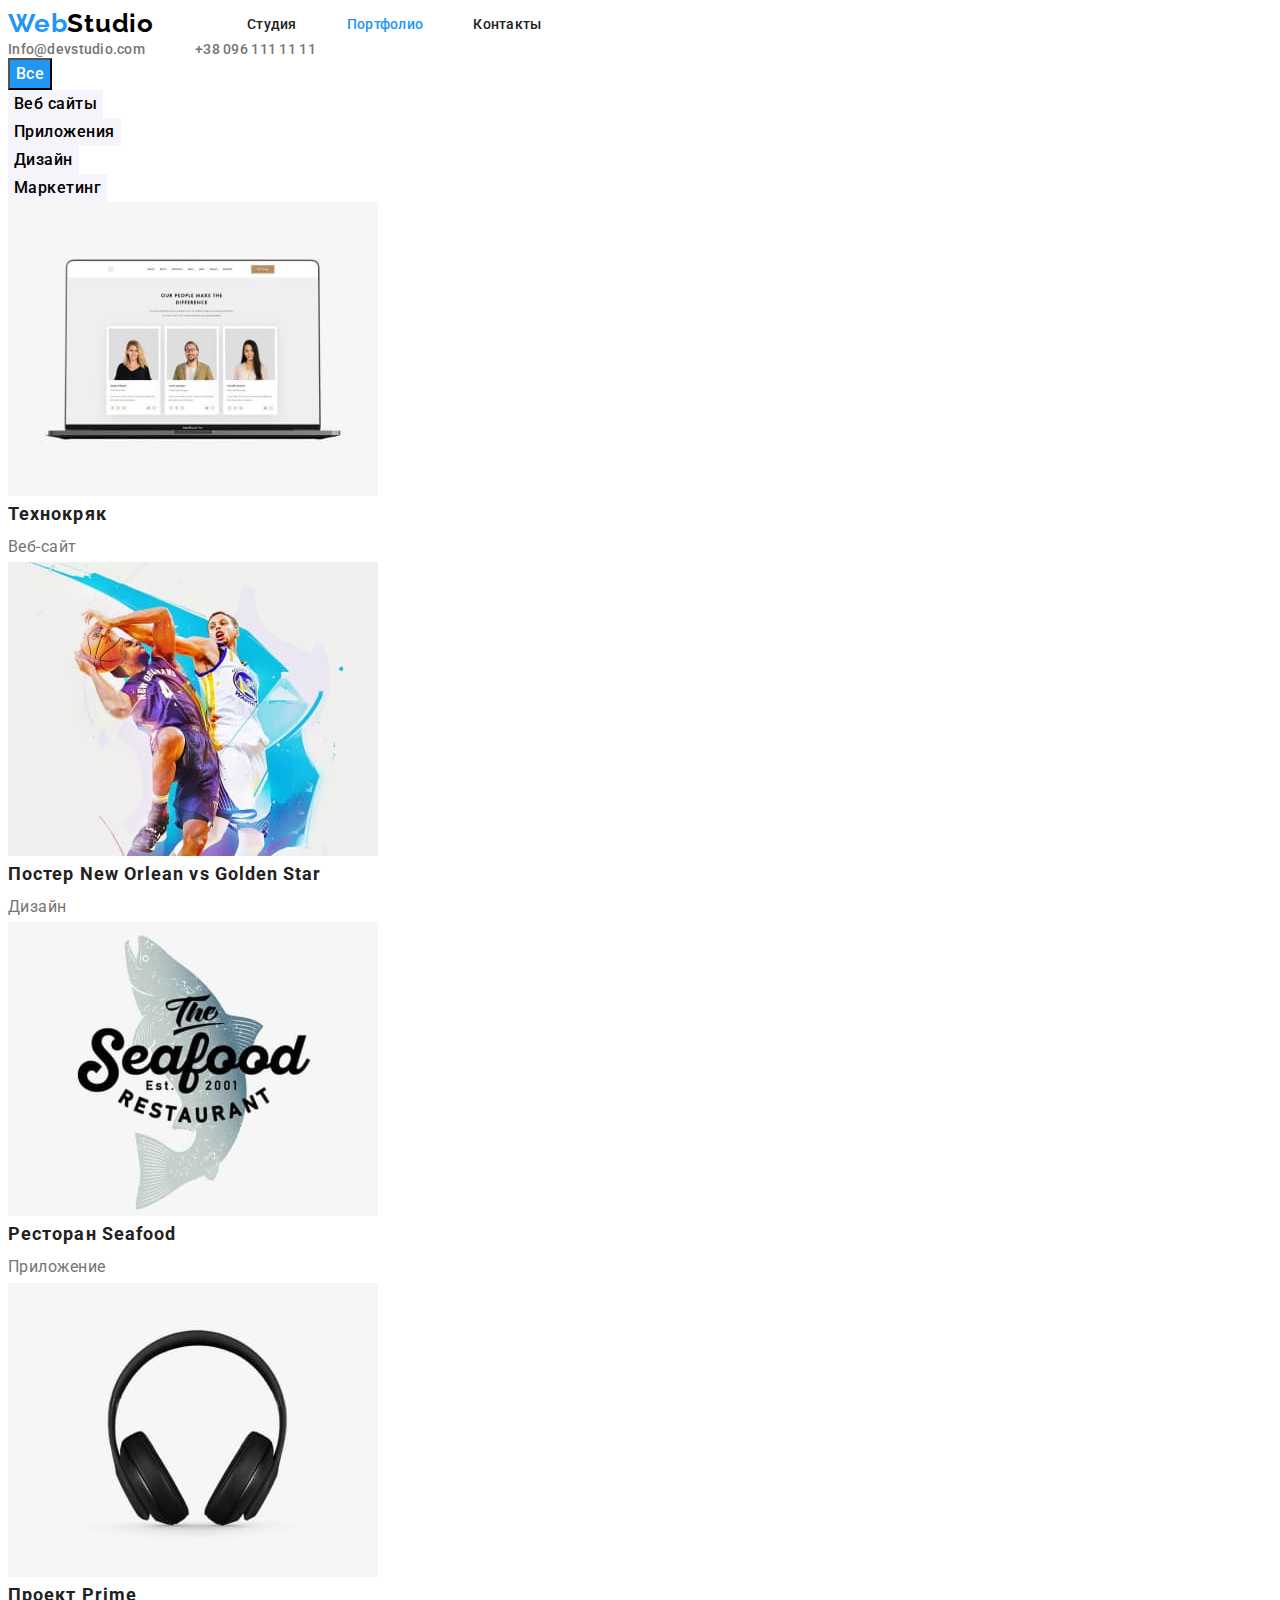
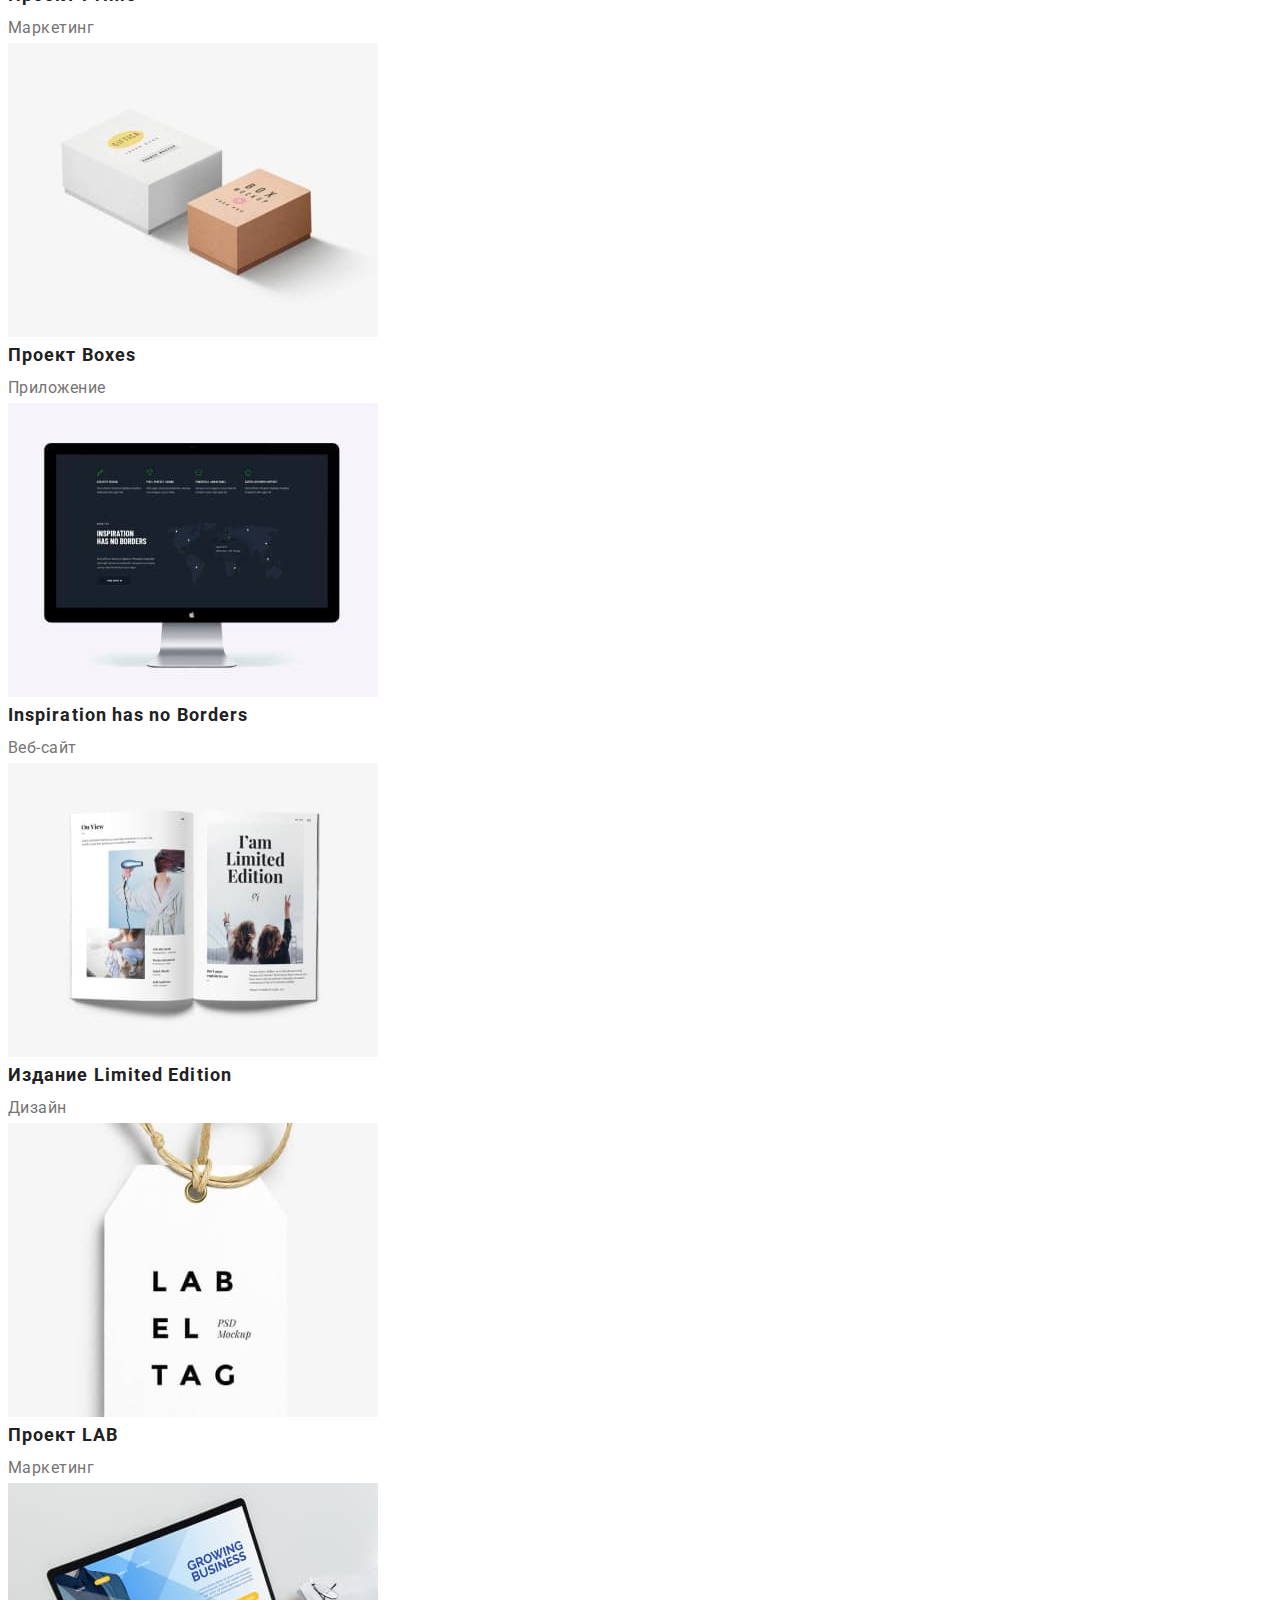
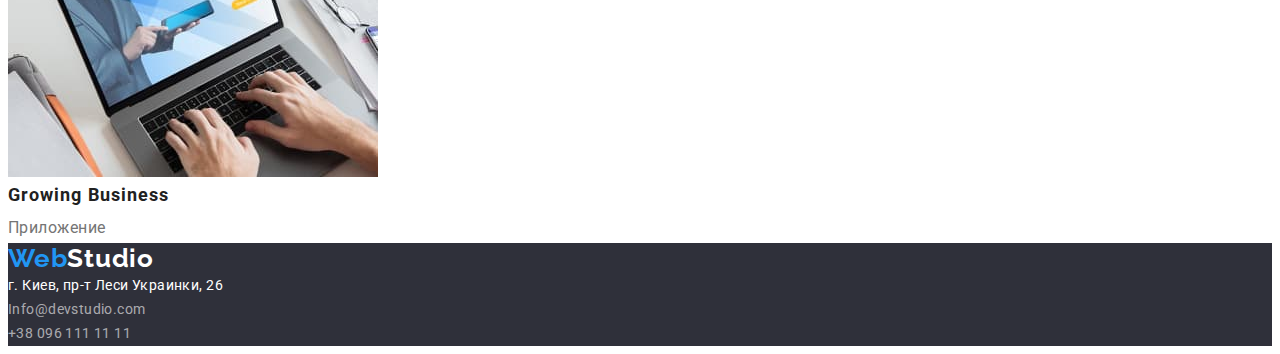
==== porfolio.html @ d1d3d11c "компонировка шапки" ====
<!DOCTYPE html>
<html lang="ru">

<head>
    <meta charset="UTF-8">
    <meta http-equiv="X-UA-Compatible" content="IE=edge" />
    <meta name="viewport" content="width=device-width, initial-scale=1.0" />
    <title>Portfolio</title>
    <link rel="preconnect" href="https://fonts.googleapis.com">
    <link rel="preconnect" href="https://fonts.gstatic.com" crossorigin>
    <link
        href="https://fonts.googleapis.com/css2?family=Raleway:wght@700;900&family=Roboto:wght@400;500;700&display=swap"
        rel="stylesheet">
        <link rel="stylesheet" href="https://cdnjs.cloudflare.com/ajax/libs/modern-normalize/1.1.0/modern-normalize.min.css"
            integrity="sha512-wpPYUAdjBVSE4KJnH1VR1HeZfpl1ub8YT/NKx4PuQ5NmX2tKuGu6U/JRp5y+Y8XG2tV+wKQpNHVUX03MfMFn9Q=="
            crossorigin="anonymous" referrerpolicy="no-referrer" />
    <link rel="stylesheet" href="./css/style.css" />
</head>

<body>
    <!--Header-->
    <header class="header">
        <nav class="header-nav">
            <a href="" class="header-logo link"><span class="logo-span">Web</span>Studio</a>
            <ul class="header-list list">
                <li class="header-item">
                    <a class="header-link link" href="./index.html">Студия</a>
                </li>
                <li class="header-item">
                    <a class="header-link current link" href="./porfolio.html">Портфолио</a>
                </li>
                <li class="header-item">
                    <a class="header-link link" href="">Контакты</a>
                </li>
            </ul>
        </nav>

        <ul class="header-contact-list list">
            <li class="header-item-contact"><a class="header-link-contakt link"
                    href="mailto:info@devstudio.com">Info@devstudio.com</a></li>
            <li class="header-item-contact"><a class="header-link-contakt link" href="tel:+380961111111">+38 096 111 11
                    11</a></li>
        </ul>
    </header>
    <!--Main-->
    <main>
        <!--Portfolio-->
        <section class="section-portfolio">
            <h1 hidden>Портфолио</h1>
            <ul class="portfolio-group list">
                <li class="portfolio-item">
                    <button class="portfolio-bt-current bt" type="button">Все</button>
                    </li>
                    <li class="portfolio-item">
                    <button class="portfolio-bt bt" type="button">Веб сайты</button>
                    </li>
                    <li class="portfolio-item">
                    <button class="portfolio-bt bt" type="button">Приложения</button>
                    </li>
                    <li class="portfolio-item">
                    <button class="portfolio-bt bt" type="button">Дизайн</button>
                    </li>
                    <li class="portfolio-item">
                    <button class="portfolio-bt bt" type="button">Маркетинг</button>
                </li>
            </ul>
            <ul class="portfolio-list list">
                <li class="portfolio-all">
                    <img class="portfolio-img" src="./images/portfolio-all-1.jpg" alt="Технокряк" width="370"
                        height="294">
                    <h2 class="portfolio-title-two">Технокряк</h2>
                    <p class="portfolio-p">Веб-сайт</p>
                </li>
                <li class="portfolio-all">
                    <img class="portfolio-img" src="./images/portfolio-all-2.jpg" alt="Постер New Orlean vs Golden Star"
                        width="370" height="294">
                    <h2 class="portfolio-title-two">Постер New Orlean vs Golden Star</h2>
                    <p class="portfolio-p">Дизайн</p>
                </li>
                <li class="portfolio-all">
                    <img class="portfolio-img" src="./images/portfolio-all-3.jpg" alt="Ресторан Seafood" width="370"
                        height="294">
                    <h2 class="portfolio-title-two">Ресторан Seafood</h2>
                    <p class="portfolio-p">Приложение</p>
                </li>
                <li class="portfolio-all">
                    <img class="portfolio-img" src="./images/portfolio-all-4.jpg" alt="Проект Prime" width="370"
                        height="294">
                    <h2 class="portfolio-title-two">Проект Prime</h2>
                    <p class="portfolio-p">Маркетинг</p>
                </li>
                <li class="portfolio-all">
                    <img class="portfolio-img" src="./images/portfolio-all-5.jpg" alt="Проект Boxes" width="370"
                        height="294">
                    <h2 class="portfolio-title-two">Проект Boxes</h2>
                    <p class="portfolio-p">Приложение</p>
                </li>
                <li class="portfolio-all">
                    <img class="portfolio-img" src="./images/portfolio-all-6.jpg" alt="Inspiration has no Borders"
                        width="370" height="294">
                    <h2 class="portfolio-title-two">Inspiration has no Borders</h2>
                    <p class="portfolio-p">Веб-сайт</p>
                </li>
                <li class="portfolio-all">
                    <img class="portfolio-img" src="./images/portfolio-all-7.jpg" alt="Издание Limited Edition"
                        width="370" height="294">
                    <h2 class="portfolio-title-two">Издание Limited Edition</h2>
                    <p class="portfolio-p">Дизайн</p>
                </li>
                <li class="portfolio-all">
                    <img class="portfolio-img" src="./images/portfolio-all-8.jpg" alt="Проект LAB" width="370"
                        height="294">
                    <h2 class="portfolio-title-two">Проект LAB</h2>
                    <p class="portfolio-p">Маркетинг</p>
                </li>
                <li class="portfolio-all">
                    <img class="portfolio-img" src="./images/portfolio-all-9.jpg" alt="Growing Business" width="370"
                        height="294">
                    <h2 class="portfolio-title-two">Growing Business</h2>
                    <p class="portfolio-p">Приложение</p>
                </li>

            </ul>
        </section>
    </main>

    <!--Footer-->
    <!--Footer-->
    <footer class="footer">
        <a href="" class="footer-logo link"><span class="logo-span">Web</span>Studio</a>
        <address>
            <ul class="footer-list list">
                <li class="footer-item"><a class="footer-link-adress link" href="">г. Киев, пр-т Леси Украинки, 26</a>
                </li>
                <li class="footer-item"><a class="footer-link link"
                        href="mailto:info@devstudio.com">Info@devstudio.com</a>
                </li>
                <li class="footer-item"><a class="footer-link link" href="tel:+380961111111">+38 096 111 11 11</a></li>
            </ul>
        </address>

    </footer>

</body>

</html>
---- css/style.css ----
:root {
    --title-secondary-color: #212121;
    --primary-text-color: #757575;
    --accent-color: #2196F3;
    --lite-text-color: #ffffff;
    --logo-color: #000000;
    --background-section: #F5F4FA;
    --section-color: #2F303A;
    --border-color: #EEEEEE;
    }
p,
h1,
h2,
h3,
h4,
h5,
h6 {
    margin: 0;
}

ul {
    margin: 0;
    padding-left: 0;
}

img {
    display: block;
}
body {
    font-family: "Roboto", sans-serif;
    color: var(--title-secondary-color);
    background-color: var(--lite-text-color);
    letter-spacing: 0.03em;
}
.list {
    list-style: none;
}
.link {
text-decoration: none;
}
.link:hover,
.link:focus {
    color: var(--accent-color);
}

.logo-span {
 color: var(--accent-color);
}
.bt {
    cursor: pointer;
}
.container {
    width: 1200px;
    margin: 0 auto;
    padding-left: 15px;
    padding-right: 15px;
}
/*-----------Header--------------*/

.header-container {
    height: 80px;
    display: flex;
    align-items: center;
    
}
.header-nav {
    display: flex;
    padding: 0;
    align-items: center;
    margin-right: 331px;
    
}

.header-logo {
    font-family: "Raleway", sans-serif;
    font-weight: 700;
    font-size: 26px;
    line-height: 1.19;
    letter-spacing: 0.03em;
    color: var(--logo-color);
    margin-right: 93px;
}

.header-list {
    display: flex;
}

.header-item:not(:last-child) {
    margin-right: 50px;
}

.header-link {
    font-weight: 500;
    font-size: 14px;
    line-height: 1.14;
    letter-spacing: 0.02em;
    color: var(--title-secondary-color);
}
.current {
    color: var(--accent-color);
}
.header-link-accent {
    color: var(--accent-color);
}
.header-contact-list {
    display: flex;
    align-items: center;
    margin-left: auto;
}
.header-item-contact:not(:last-child) {
    margin-right: 50px;
}

.header-link-contakt {
    font-weight: 500;
    font-size: 14px;
    line-height: 1.14;
    letter-spacing: 0.02em;
    color: var(--primary-text-color);
}
.section-title-two {
    font-weight: 500;
    font-size: 36px;
    line-height: 1.17;
    text-align: center;
    letter-spacing: 0.03em;
}

/*-----------Main---------------*/
/*-----------Heroy--------------*/

.section-heroy 

.heroy-container {
    display: flex;
    flex-direction: column;
    height: 600px;
    background-color: var(--section-color);
   

    
}
.heroy-title {
    width: 696px;
    height: 120px;
    padding-top: 200px;
    padding-bottom: 30px;
    margin: auto;
    font-weight: 900;
    font-size: 44px;
    line-height: 1.36;
    text-align: center;
    letter-spacing: 0.06em;
    text-transform: uppercase;
    color: var(--lite-text-color);
    text-transform: uppercase;
}
.section-heroy-bt {
    display: block;
    background-color: var(--accent-color);
    font-family: Roboto;
    font-weight: 700;
    font-size: 16px;
    line-height: 1.88;
    display: flex;
    align-items: center;
    text-align: center;
    letter-spacing: 0.06em;
    color: var(--lite-text-color);
    border: 0;
}

/*-----------Zest---------------*/
.zest-item-three {
    font-weight: 700;
    font-size: 14px;
    line-height: 1.14;
    letter-spacing: 0.03em;
    text-transform: uppercase;
}

.zest-p {
    font-size: 14px;
    line-height: 1.71;
    letter-spacing: 0.03em;
    color: var(--primary-text-color);
}

/*------------About--------------*/

/*------------Our team-------------*/
.section-team {
    background-color: var(--background-section);
}

.team-item {
    background-color: var(--lite-text-color);
}

.team-title-three {
    font-weight: 500;
    font-size: 16px;
    line-height: 1.19;
    text-align: center;
    letter-spacing: 0.03em;
}

.team-p {
    font-size: 16px;
    line-height: 1.19;
    text-align: center;
    letter-spacing: 0.03em;
    color: var(--primary-text-color);  
}

/*------------Portfolio-------------*/
  
.portfolio-bt {
    font-family: Roboto;
    font-weight: 500;
    font-size: 16px;
    line-height: 1.63;
    text-align: center;
    letter-spacing: 0.03em;
    background-color: var(--background-section);
    border: 0;
}
.portfolio-bt:hover,
.portfolio-bt:focus {
    color: var(--lite-text-color);
    background-color: var(--accent-color);
}
.portfolio-bt-current {
    font-family: Roboto;
    font-weight: 500;
    font-size: 16px;
    line-height: 1.63;
    text-align: center;
    letter-spacing: 0.03em;
    background-color: var(--accent-color);
    color: var(--lite-text-color)
}
.portfolio-all  {
    background-color: var(--lite-text-color);
}

.portfolio-title-two {
    font-weight: 700;
    font-size: 18px;
    line-height: 2;
    letter-spacing: 0.06em; 
}
.portfolio-p {
    font-size: 16px;
    line-height: 1.88;
    letter-spacing: 0.03em;
    color: var(--primary-text-color); 
}
/*-----------Footer-------------*/
.footer {
    background-color: var(--section-color);
}
.footer-link-adress {
    font-style: normal;
    font-size: 14px;
    line-height: 1.71;
    letter-spacing: 0.03em;
    color: var(--lite-text-color);
}

.footer-link {
    font-style: normal;
    font-size: 14px;
    line-height: 1.71;
    letter-spacing: 0.03em;
    color: rgba(255, 255, 255, 0.6);
}

.footer-logo {
    font-family: "Raleway", sans-serif;
    font-weight: 700;
    font-size: 26px;
    line-height: 1.19;
    letter-spacing: 0.03em;
    color: var(--lite-text-color);
}
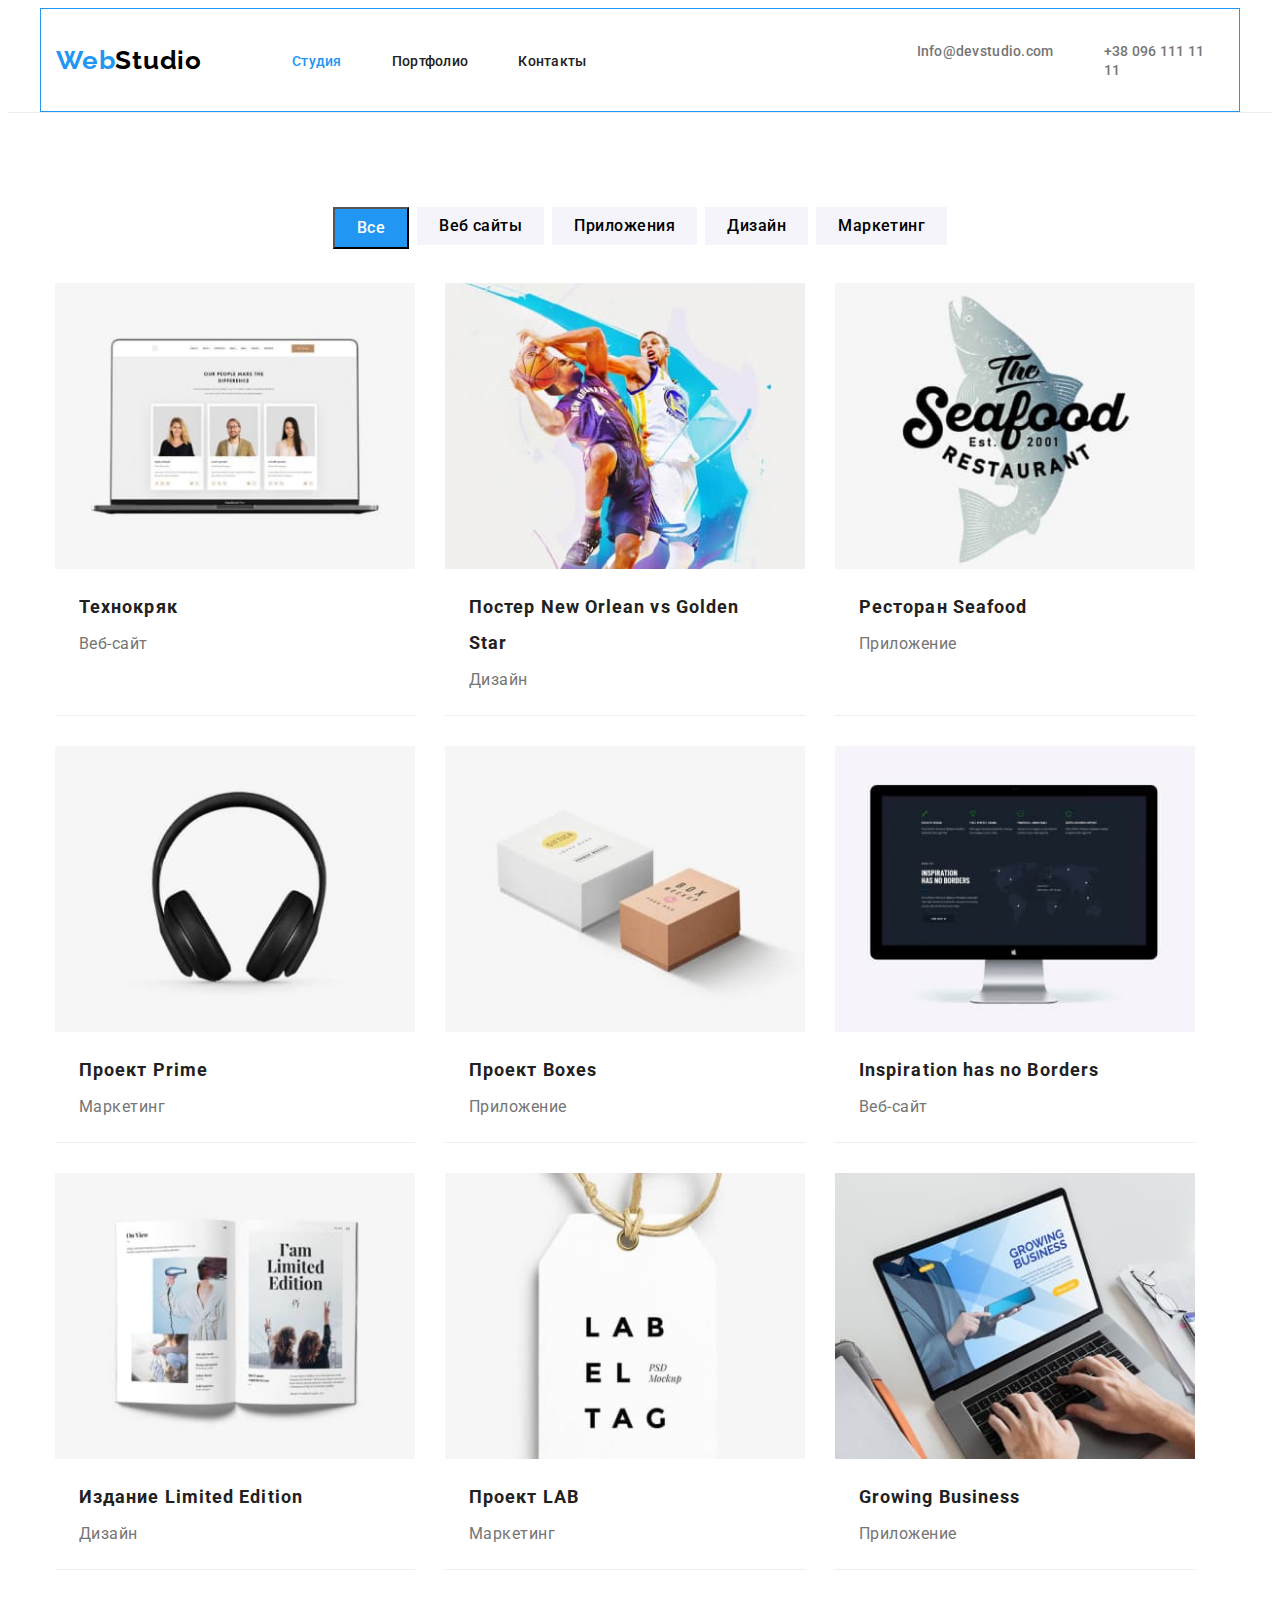
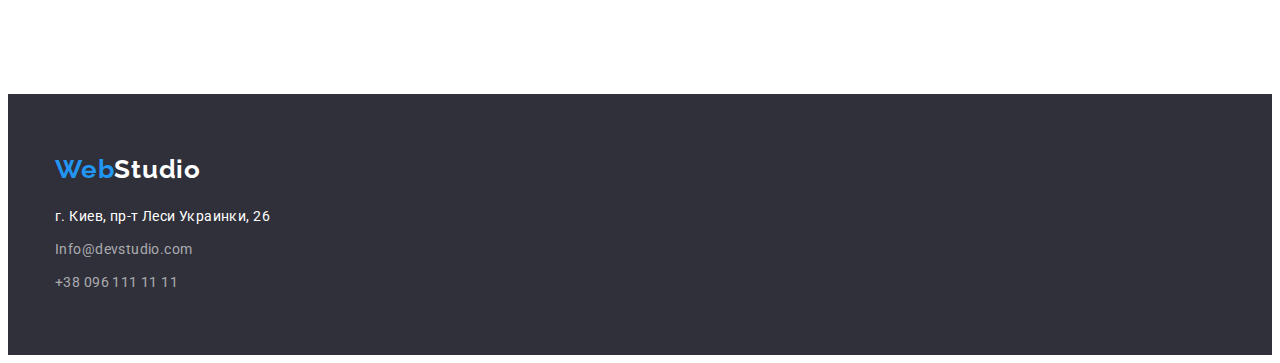
==== commit d7918a6c: "майже фініш" ====
--- a/porfolio.html
+++ b/porfolio.html
@@ -11,133 +11,160 @@
     <link
         href="https://fonts.googleapis.com/css2?family=Raleway:wght@700;900&family=Roboto:wght@400;500;700&display=swap"
         rel="stylesheet">
-        <link rel="stylesheet" href="https://cdnjs.cloudflare.com/ajax/libs/modern-normalize/1.1.0/modern-normalize.min.css"
-            integrity="sha512-wpPYUAdjBVSE4KJnH1VR1HeZfpl1ub8YT/NKx4PuQ5NmX2tKuGu6U/JRp5y+Y8XG2tV+wKQpNHVUX03MfMFn9Q=="
-            crossorigin="anonymous" referrerpolicy="no-referrer" />
+    <link rel="stylesheet" href="https://cdnjs.cloudflare.com/ajax/libs/modern-normalize/1.1.0/modern-normalize.min.css"
+        integrity="sha512-wpPYUAdjBVSE4KJnH1VR1HeZfpl1ub8YT/NKx4PuQ5NmX2tKuGu6U/JRp5y+Y8XG2tV+wKQpNHVUX03MfMFn9Q=="
+        crossorigin="anonymous" referrerpolicy="no-referrer" />
     <link rel="stylesheet" href="./css/style.css" />
 </head>
 
 <body>
     <!--Header-->
     <header class="header">
-        <nav class="header-nav">
-            <a href="" class="header-logo link"><span class="logo-span">Web</span>Studio</a>
-            <ul class="header-list list">
-                <li class="header-item">
-                    <a class="header-link link" href="./index.html">Студия</a>
-                </li>
-                <li class="header-item">
-                    <a class="header-link current link" href="./porfolio.html">Портфолио</a>
-                </li>
-                <li class="header-item">
-                    <a class="header-link link" href="">Контакты</a>
-                </li>
+        <div class="container header-container">
+            <nav class="header-nav">
+                <a href="" class="header-logo link"><span class="logo-span">Web</span>Studio</a>
+                <ul class="header-list list">
+                    <li class="header-item">
+                        <a class="header-link current link" href="./index.html">Студия</a>
+                    </li>
+                    <li class="header-item">
+                        <a class="header-link link" href="./porfolio.html">Портфолио</a>
+                    </li>
+                    <li class="header-item">
+                        <a class="header-link link" href="">Контакты</a>
+                    </li>
+                </ul>
+            </nav>
+
+            <ul class="header-contact-list list">
+                <li class="header-item-contact"><a class="header-link-contakt link"
+                        href="mailto:info@devstudio.com">Info@devstudio.com</a></li>
+                <li class="header-item-contact"><a class="header-link-contakt link" href="tel:+380961111111">+38 096 111
+                        11
+                        11</a></li>
             </ul>
-        </nav>
-
-        <ul class="header-contact-list list">
-            <li class="header-item-contact"><a class="header-link-contakt link"
-                    href="mailto:info@devstudio.com">Info@devstudio.com</a></li>
-            <li class="header-item-contact"><a class="header-link-contakt link" href="tel:+380961111111">+38 096 111 11
-                    11</a></li>
-        </ul>
+        </div>
     </header>
     <!--Main-->
     <main>
         <!--Portfolio-->
         <section class="section-portfolio">
-            <h1 hidden>Портфолио</h1>
-            <ul class="portfolio-group list">
-                <li class="portfolio-item">
-                    <button class="portfolio-bt-current bt" type="button">Все</button>
+            <div class="container portfolio-container">
+                <h1 class="portfolio-hidden" hidden>Портфолио</h1>
+                <ul class="portfolio-group list">
+                    <li class="portfolio-item">
+                        <button class="portfolio-bt-current bt" type="button">Все</button>
                     </li>
                     <li class="portfolio-item">
-                    <button class="portfolio-bt bt" type="button">Веб сайты</button>
+                        <button class="portfolio-bt bt" type="button">Веб сайты</button>
                     </li>
                     <li class="portfolio-item">
-                    <button class="portfolio-bt bt" type="button">Приложения</button>
+                        <button class="portfolio-bt bt" type="button">Приложения</button>
                     </li>
                     <li class="portfolio-item">
-                    <button class="portfolio-bt bt" type="button">Дизайн</button>
+                        <button class="portfolio-bt bt" type="button">Дизайн</button>
                     </li>
                     <li class="portfolio-item">
-                    <button class="portfolio-bt bt" type="button">Маркетинг</button>
-                </li>
-            </ul>
-            <ul class="portfolio-list list">
-                <li class="portfolio-all">
-                    <img class="portfolio-img" src="./images/portfolio-all-1.jpg" alt="Технокряк" width="370"
-                        height="294">
-                    <h2 class="portfolio-title-two">Технокряк</h2>
-                    <p class="portfolio-p">Веб-сайт</p>
-                </li>
-                <li class="portfolio-all">
-                    <img class="portfolio-img" src="./images/portfolio-all-2.jpg" alt="Постер New Orlean vs Golden Star"
-                        width="370" height="294">
-                    <h2 class="portfolio-title-two">Постер New Orlean vs Golden Star</h2>
-                    <p class="portfolio-p">Дизайн</p>
-                </li>
-                <li class="portfolio-all">
-                    <img class="portfolio-img" src="./images/portfolio-all-3.jpg" alt="Ресторан Seafood" width="370"
-                        height="294">
-                    <h2 class="portfolio-title-two">Ресторан Seafood</h2>
-                    <p class="portfolio-p">Приложение</p>
-                </li>
-                <li class="portfolio-all">
-                    <img class="portfolio-img" src="./images/portfolio-all-4.jpg" alt="Проект Prime" width="370"
-                        height="294">
-                    <h2 class="portfolio-title-two">Проект Prime</h2>
-                    <p class="portfolio-p">Маркетинг</p>
-                </li>
-                <li class="portfolio-all">
-                    <img class="portfolio-img" src="./images/portfolio-all-5.jpg" alt="Проект Boxes" width="370"
-                        height="294">
-                    <h2 class="portfolio-title-two">Проект Boxes</h2>
-                    <p class="portfolio-p">Приложение</p>
-                </li>
-                <li class="portfolio-all">
-                    <img class="portfolio-img" src="./images/portfolio-all-6.jpg" alt="Inspiration has no Borders"
-                        width="370" height="294">
-                    <h2 class="portfolio-title-two">Inspiration has no Borders</h2>
-                    <p class="portfolio-p">Веб-сайт</p>
-                </li>
-                <li class="portfolio-all">
-                    <img class="portfolio-img" src="./images/portfolio-all-7.jpg" alt="Издание Limited Edition"
-                        width="370" height="294">
-                    <h2 class="portfolio-title-two">Издание Limited Edition</h2>
-                    <p class="portfolio-p">Дизайн</p>
-                </li>
-                <li class="portfolio-all">
-                    <img class="portfolio-img" src="./images/portfolio-all-8.jpg" alt="Проект LAB" width="370"
-                        height="294">
-                    <h2 class="portfolio-title-two">Проект LAB</h2>
-                    <p class="portfolio-p">Маркетинг</p>
-                </li>
-                <li class="portfolio-all">
-                    <img class="portfolio-img" src="./images/portfolio-all-9.jpg" alt="Growing Business" width="370"
-                        height="294">
-                    <h2 class="portfolio-title-two">Growing Business</h2>
-                    <p class="portfolio-p">Приложение</p>
-                </li>
+                        <button class="portfolio-bt bt" type="button">Маркетинг</button>
+                    </li>
+                </ul>
+                <ul class="portfolio-list list">
+                    <li class="portfolio-all">
+                        <img class="portfolio-img" src="./images/portfolio-all-1.jpg" alt="Технокряк" width="370"
+                            height="294">
+                        <div class="signature">
+                            <h2 class="portfolio-title-two">Технокряк</h2>
+                            <p class="portfolio-p">Веб-сайт</p>
+                        </div>
+                    </li>
+                    <li class="portfolio-all">
+                        <img class="portfolio-img" src="./images/portfolio-all-2.jpg"
+                            alt="Постер New Orlean vs Golden Star" width="370" height="294">
+                        <div class="signature">
+                            <h2 class="portfolio-title-two">Постер New Orlean vs Golden Star</h2>
+                            <p class="portfolio-p">Дизайн</p>
+                        </div>
+                    </li>
+                    <li class="portfolio-all">
+                        <img class="portfolio-img" src="./images/portfolio-all-3.jpg" alt="Ресторан Seafood" width="370"
+                            height="294">
+                        <div class="signature">
+                            <h2 class="portfolio-title-two">Ресторан Seafood</h2>
+                            <p class="portfolio-p">Приложение</p>
+                        </div>
+                    </li>
+                    <li class="portfolio-all">
+                        <img class="portfolio-img" src="./images/portfolio-all-4.jpg" alt="Проект Prime" width="370"
+                            height="294">
+                        <div class="signature">
+                            <h2 class="portfolio-title-two">Проект Prime</h2>
+                            <p class="portfolio-p">Маркетинг</p>
+                        </div>
+                    </li>
+                    <li class="portfolio-all">
+                        <img class="portfolio-img" src="./images/portfolio-all-5.jpg" alt="Проект Boxes" width="370"
+                            height="294">
+                        <div class="signature">
+                            <h2 class="portfolio-title-two">Проект Boxes</h2>
+                            <p class="portfolio-p">Приложение</p>
+                        </div>
+                    </li>
+                    <li class="portfolio-all">
+                        <img class="portfolio-img" src="./images/portfolio-all-6.jpg" alt="Inspiration has no Borders"
+                            width="370" height="294">
+                        <div class="signature">
+                            <h2 class="portfolio-title-two">Inspiration has no Borders</h2>
+                            <p class="portfolio-p">Веб-сайт</p>
+                        </div>
+                    </li>
+                    <li class="portfolio-all">
+                        <img class="portfolio-img" src="./images/portfolio-all-7.jpg" alt="Издание Limited Edition"
+                            width="370" height="294">
+                        <div class="signature">
+                            <h2 class="portfolio-title-two">Издание Limited Edition</h2>
+                            <p class="portfolio-p">Дизайн</p>
+                        </div>
+                    </li>
+                    <li class="portfolio-all">
+                        <img class="portfolio-img" src="./images/portfolio-all-8.jpg" alt="Проект LAB" width="370"
+                            height="294">
+                        <div class="signature">
+                            <h2 class="portfolio-title-two">Проект LAB</h2>
+                            <p class="portfolio-p">Маркетинг</p>
+                        </div>
+                    </li>
+                    <li class="portfolio-all">
+                        <img class="portfolio-img" src="./images/portfolio-all-9.jpg" alt="Growing Business" width="370"
+                            height="294">
+                        <div class="signature">
+                            <h2 class="portfolio-title-two">Growing Business</h2>
+                            <p class="portfolio-p">Приложение</p>
+                        </div>
+                    </li>
 
-            </ul>
+                </ul>
+            </div>
         </section>
     </main>
 
     <!--Footer-->
     <!--Footer-->
+    <!--Footer-->
     <footer class="footer">
-        <a href="" class="footer-logo link"><span class="logo-span">Web</span>Studio</a>
-        <address>
-            <ul class="footer-list list">
-                <li class="footer-item"><a class="footer-link-adress link" href="">г. Киев, пр-т Леси Украинки, 26</a>
-                </li>
-                <li class="footer-item"><a class="footer-link link"
-                        href="mailto:info@devstudio.com">Info@devstudio.com</a>
-                </li>
-                <li class="footer-item"><a class="footer-link link" href="tel:+380961111111">+38 096 111 11 11</a></li>
-            </ul>
-        </address>
+        <div class="container footer-container">
+            <a href="" class="footer-logo link"><span class="logo-span">Web</span>Studio</a>
+            <address>
+                <ul class="footer-list list">
+                    <li class="footer-item"><a class="footer-link-adress link" href="">г. Киев, пр-т Леси Украинки,
+                            26</a>
+                    </li>
+                    <li class="footer-item"><a class="footer-link link"
+                            href="mailto:info@devstudio.com">Info@devstudio.com</a></li>
+                    <li class="footer-item"><a class="footer-link link" href="tel:+380961111111">+38 096 111 11 11</a>
+                    </li>
+                </ul>
+            </address>
+        </div>
 
     </footer>
 
--- a/css/style.css
+++ b/css/style.css
@@ -17,6 +17,9 @@
 h6 {
     margin: 0;
 }
+*, ::after, ::before {
+    box-sizing: border-box;
+}
 
 ul {
     margin: 0;
@@ -25,6 +28,15 @@
 
 img {
     display: block;
+    max-width: 100%;
+    height: auto;
+}
+div {
+    display: block;
+}
+section {
+    padding-top: 94px;
+    padding-bottom: 94px;
 }
 body {
     font-family: "Roboto", sans-serif;
@@ -34,6 +46,8 @@
 }
 .list {
     list-style: none;
+    margin: 0;
+    padding: 0;
 }
 .link {
 text-decoration: none;
@@ -56,18 +70,24 @@
     padding-right: 15px;
 }
 /*-----------Header--------------*/
+.header {
+    border-bottom-width: 1px;
+    border-bottom-style: solid;
+    border-bottom-color: #ECECEC;
+}
 
 .header-container {
-    height: 80px;
-    display: flex;
+    display: flex;
+    align-items: center;  
+    border-width: 1px;
+    border-style: solid;
+    border-color: #2196F3;  
+}
+.header-nav {
+    display: flex;
+    padding: 0;
     align-items: center;
-    
-}
-.header-nav {
-    display: flex;
-    padding: 0;
-    align-items: center;
-    margin-right: 331px;
+    margin-right: 330px;
     
 }
 
@@ -78,11 +98,13 @@
     line-height: 1.19;
     letter-spacing: 0.03em;
     color: var(--logo-color);
-    margin-right: 93px;
+    margin-right: 90px;
 }
 
 .header-list {
     display: flex;
+    padding-top: 32px;
+    padding-bottom: 32px;
 }
 
 .header-item:not(:last-child) {
@@ -104,8 +126,8 @@
 }
 .header-contact-list {
     display: flex;
-    align-items: center;
-    margin-left: auto;
+    padding-top: 32px;
+    padding-bottom: 32px;
 }
 .header-item-contact:not(:last-child) {
     margin-right: 50px;
@@ -119,7 +141,10 @@
     color: var(--primary-text-color);
 }
 .section-title-two {
-    font-weight: 500;
+    display: block;
+    padding-bottom: 50px;
+    margin: 0 auto;
+    font-weight: 700;
     font-size: 36px;
     line-height: 1.17;
     text-align: center;
@@ -129,34 +154,33 @@
 /*-----------Main---------------*/
 /*-----------Heroy--------------*/
 
-.section-heroy 
+.section-heroy {
+     background-color: var(--section-color);
+     padding: 0;
+}
 
 .heroy-container {
-    display: flex;
-    flex-direction: column;
-    height: 600px;
-    background-color: var(--section-color);
-   
-
-    
-}
+    margin: 0 auto;
+    padding: 200px 15px;
+}
+
 .heroy-title {
+    display: block;
     width: 696px;
-    height: 120px;
-    padding-top: 200px;
     padding-bottom: 30px;
-    margin: auto;
+    margin: 0 auto;
+    text-align: center;
     font-weight: 900;
     font-size: 44px;
     line-height: 1.36;
-    text-align: center;
     letter-spacing: 0.06em;
     text-transform: uppercase;
     color: var(--lite-text-color);
-    text-transform: uppercase;
 }
 .section-heroy-bt {
     display: block;
+    margin: 0 auto;
+    padding: 10px 32px;
     background-color: var(--accent-color);
     font-family: Roboto;
     font-weight: 700;
@@ -167,37 +191,93 @@
     text-align: center;
     letter-spacing: 0.06em;
     color: var(--lite-text-color);
+    border-radius: 4px;
+}
+
+/*-----------Zest---------------*/
+.zest-container {
+    display: block;
+    text-align: center;
+    margin: 0 auto;
+}
+.section-title-two-hidden {
+    position: absolute;
+    width: 1px;
+    height: 1px;
+    margin: -1px;
+    padding: 0;
+    overflow: hidden;
     border: 0;
-}
-
-/*-----------Zest---------------*/
+    clip: rect(0 0 0 0);
+}
+.zest-list {
+    display: flex;
+}
+.zest-item {
+    width: 270px;
+    flex-basis: calc(100% / 4);
+    margin-right: 30px;
+    
+}
 .zest-item-three {
+    text-align: left;
     font-weight: 700;
     font-size: 14px;
     line-height: 1.14;
     letter-spacing: 0.03em;
     text-transform: uppercase;
+    padding: 0;
 }
 
 .zest-p {
+    text-align: left;
     font-size: 14px;
     line-height: 1.71;
     letter-spacing: 0.03em;
     color: var(--primary-text-color);
+    padding: 0;
 }
 
 /*------------About--------------*/
+.about-container {
+    display: block;
+    text-align: center;
+    margin: 0 auto;
+}
+
+.about-list {
+    display: flex;
+}
+.about-img:not(:last-child) {
+margin-right: 30px;
+}
+
 
 /*------------Our team-------------*/
 .section-team {
     background-color: var(--background-section);
 }
-
-.team-item {
+.team-container {
+    display: block;
+
+}
+.team-list {
+    display: flex;
+}
+
+.team-item:not(:last-child) {
     background-color: var(--lite-text-color);
+    width: 270px;
+    margin-right: 30px;
+}
+.team-name {
+    padding-top: 30px;
+    padding-bottom: 30px;
+
 }
 
 .team-title-three {
+    margin-bottom: 10px;
     font-weight: 500;
     font-size: 16px;
     line-height: 1.19;
@@ -214,8 +294,33 @@
 }
 
 /*------------Portfolio-------------*/
+.portfolio-hidden {
+    position: absolute;
+    width: 1px;
+    height: 1px;
+    margin: -1px;
+    padding: 0;
+    overflow: hidden;
+    border: 0;
+    clip: rect(0 0 0 0);
+}
   
+.portfolio-group {
+    display: flex;
+    justify-content: center;
+    width: 811px;
+    padding-bottom: 34px;
+    margin: 0 auto;
+
+}
+.portfolio-item:not(:last-child) {
+    display: block;
+margin-right: 8px;
+}
 .portfolio-bt {
+    display: block;
+    margin: 0 auto;
+    padding: 6px 22px;
     font-family: Roboto;
     font-weight: 500;
     font-size: 16px;
@@ -231,6 +336,9 @@
     background-color: var(--accent-color);
 }
 .portfolio-bt-current {
+    display: block;
+    margin: 0 auto;
+    padding: 6px 22px;
     font-family: Roboto;
     font-weight: 500;
     font-size: 16px;
@@ -240,8 +348,22 @@
     background-color: var(--accent-color);
     color: var(--lite-text-color)
 }
+.portfolio-list {
+    display: flex;
+    flex-wrap: wrap;
+}
 .portfolio-all  {
+    flex-basis: calc(100% / 3 - 30px);
+    margin-right: 30px;
+    margin-bottom: 30px;
     background-color: var(--lite-text-color);
+    border-bottom-style: solid;
+    border-bottom-color: #EEEEEE;
+    border-bottom-width: 1px;
+}
+.signature {
+    width: 320px;
+    padding: 20px 24px;
 }
 
 .portfolio-title-two {
@@ -249,15 +371,19 @@
     font-size: 18px;
     line-height: 2;
     letter-spacing: 0.06em; 
+    text-align: left;
+    margin-bottom: 4px;
 }
 .portfolio-p {
     font-size: 16px;
     line-height: 1.88;
     letter-spacing: 0.03em;
+    text-align: left;
     color: var(--primary-text-color); 
 }
 /*-----------Footer-------------*/
 .footer {
+    padding-top: 60px;
     background-color: var(--section-color);
 }
 .footer-link-adress {
@@ -277,10 +403,19 @@
 }
 
 .footer-logo {
+    width: 145px;
     font-family: "Raleway", sans-serif;
     font-weight: 700;
     font-size: 26px;
     line-height: 1.19;
     letter-spacing: 0.03em;
     color: var(--lite-text-color);
+}
+.footer-list {
+    width: 231px;
+    padding-top: 20px;
+    padding-bottom: 60px;
+}
+.footer-item:not(:last-child) {
+    margin-bottom: 9px;
 }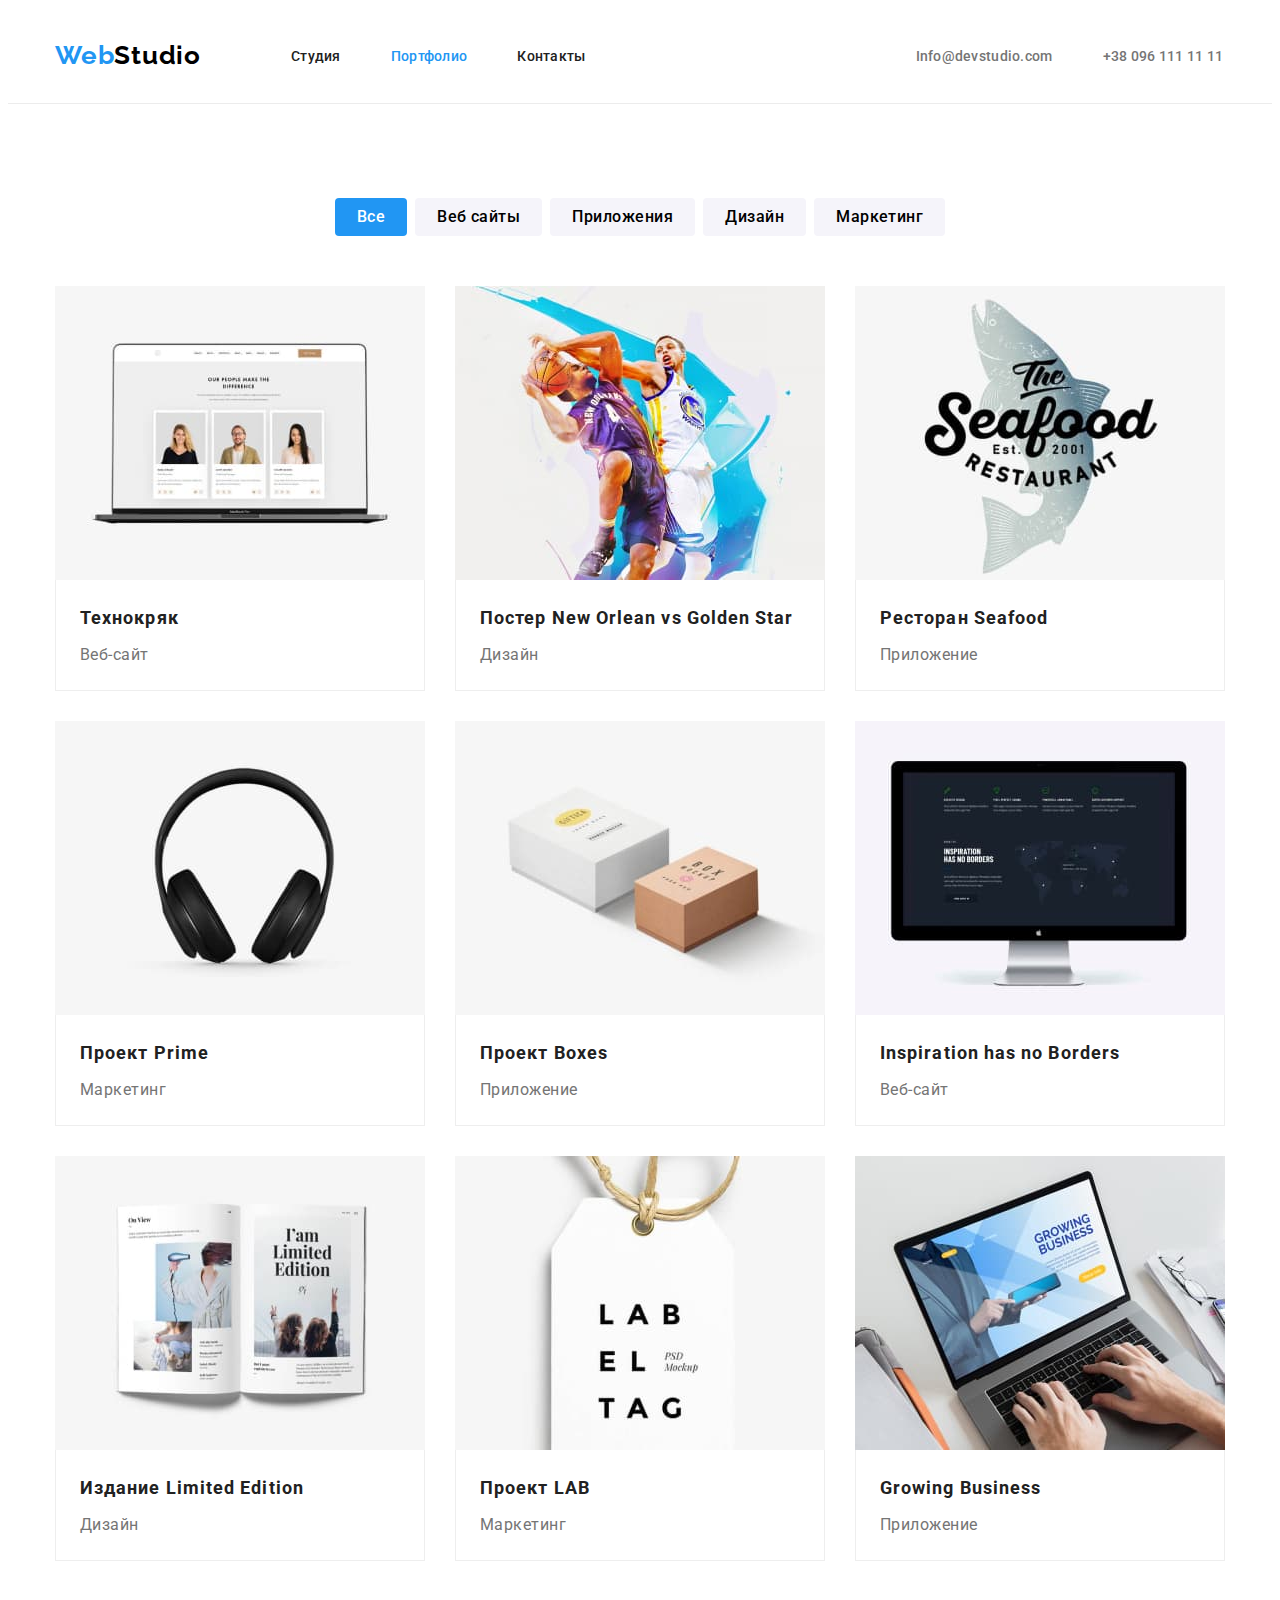
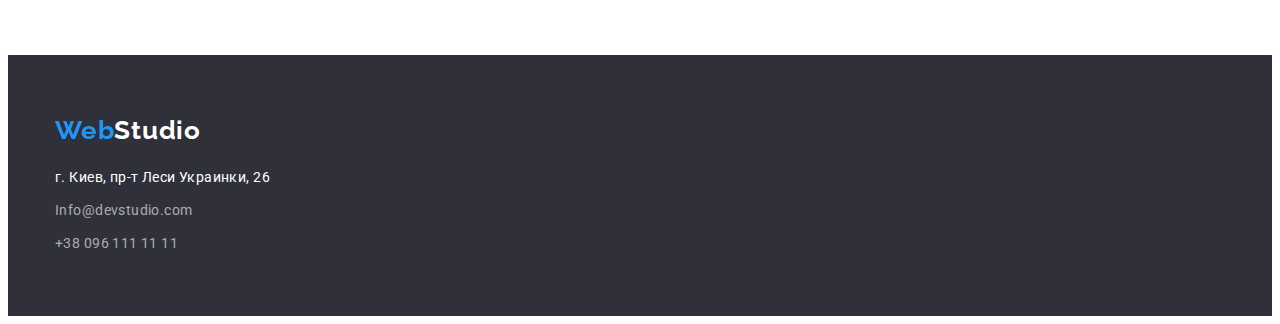
==== commit ef14c131: "Finish 2" ====
--- a/porfolio.html
+++ b/porfolio.html
@@ -25,10 +25,10 @@
                 <a href="" class="header-logo link"><span class="logo-span">Web</span>Studio</a>
                 <ul class="header-list list">
                     <li class="header-item">
-                        <a class="header-link current link" href="./index.html">Студия</a>
+                        <a class="header-link link" href="./index.html">Студия</a>
                     </li>
                     <li class="header-item">
-                        <a class="header-link link" href="./porfolio.html">Портфолио</a>
+                        <a class="header-link current  link" href="./porfolio.html">Портфолио</a>
                     </li>
                     <li class="header-item">
                         <a class="header-link link" href="">Контакты</a>
@@ -48,7 +48,7 @@
     <!--Main-->
     <main>
         <!--Portfolio-->
-        <section class="section-portfolio">
+        <section class=" section section-portfolio">
             <div class="container portfolio-container">
                 <h1 class="portfolio-hidden" hidden>Портфолио</h1>
                 <ul class="portfolio-group list">
@@ -153,7 +153,7 @@
     <footer class="footer">
         <div class="container footer-container">
             <a href="" class="footer-logo link"><span class="logo-span">Web</span>Studio</a>
-            <address>
+            <address class="address">
                 <ul class="footer-list list">
                     <li class="footer-item"><a class="footer-link-adress link" href="">г. Киев, пр-т Леси Украинки,
                             26</a>
--- a/css/style.css
+++ b/css/style.css
@@ -20,7 +20,6 @@
 *, ::after, ::before {
     box-sizing: border-box;
 }
-
 ul {
     margin: 0;
     padding-left: 0;
@@ -31,13 +30,7 @@
     max-width: 100%;
     height: auto;
 }
-div {
-    display: block;
-}
-section {
-    padding-top: 94px;
-    padding-bottom: 94px;
-}
+
 body {
     font-family: "Roboto", sans-serif;
     color: var(--title-secondary-color);
@@ -68,6 +61,10 @@
     margin: 0 auto;
     padding-left: 15px;
     padding-right: 15px;
+}
+.section {
+    padding-top: 94px;
+    padding-bottom: 94px;
 }
 /*-----------Header--------------*/
 .header {
@@ -79,9 +76,6 @@
 .header-container {
     display: flex;
     align-items: center;  
-    border-width: 1px;
-    border-style: solid;
-    border-color: #2196F3;  
 }
 .header-nav {
     display: flex;
@@ -92,6 +86,8 @@
 }
 
 .header-logo {
+    padding-top: 32px;
+    padding-bottom: 32px;
     font-family: "Raleway", sans-serif;
     font-weight: 700;
     font-size: 26px;
@@ -103,15 +99,15 @@
 
 .header-list {
     display: flex;
+}
+
+.header-item:not(:last-child) {
+    margin-right: 50px;
+}
+
+.header-link {
     padding-top: 32px;
     padding-bottom: 32px;
-}
-
-.header-item:not(:last-child) {
-    margin-right: 50px;
-}
-
-.header-link {
     font-weight: 500;
     font-size: 14px;
     line-height: 1.14;
@@ -126,8 +122,6 @@
 }
 .header-contact-list {
     display: flex;
-    padding-top: 32px;
-    padding-bottom: 32px;
 }
 .header-item-contact:not(:last-child) {
     margin-right: 50px;
@@ -142,8 +136,7 @@
 }
 .section-title-two {
     display: block;
-    padding-bottom: 50px;
-    margin: 0 auto;
+    margin-bottom: 50px;
     font-weight: 700;
     font-size: 36px;
     line-height: 1.17;
@@ -155,20 +148,19 @@
 /*-----------Heroy--------------*/
 
 .section-heroy {
-     background-color: var(--section-color);
-     padding: 0;
+    background-color: var(--section-color);
+    padding: 200px 15px;
 }
 
 .heroy-container {
     margin: 0 auto;
-    padding: 200px 15px;
+
 }
 
 .heroy-title {
-    display: block;
     width: 696px;
-    padding-bottom: 30px;
-    margin: 0 auto;
+    margin: 0 auto;
+    margin-bottom: 30px;
     text-align: center;
     font-weight: 900;
     font-size: 44px;
@@ -212,10 +204,11 @@
 }
 .zest-list {
     display: flex;
+    margin-right: -30px;
 }
 .zest-item {
     width: 270px;
-    flex-basis: calc(100% / 4);
+    flex-basis: calc(100% / 4 - 30px);
     margin-right: 30px;
     
 }
@@ -226,7 +219,7 @@
     line-height: 1.14;
     letter-spacing: 0.03em;
     text-transform: uppercase;
-    padding: 0;
+    margin-bottom: 10px;;
 }
 
 .zest-p {
@@ -240,7 +233,6 @@
 
 /*------------About--------------*/
 .about-container {
-    display: block;
     text-align: center;
     margin: 0 auto;
 }
@@ -266,9 +258,11 @@
 }
 
 .team-item:not(:last-child) {
-    background-color: var(--lite-text-color);
     width: 270px;
     margin-right: 30px;
+}
+.team-item {
+   background-color: var(--lite-text-color);
 }
 .team-name {
     padding-top: 30px;
@@ -294,6 +288,7 @@
 }
 
 /*------------Portfolio-------------*/
+
 .portfolio-hidden {
     position: absolute;
     width: 1px;
@@ -307,15 +302,12 @@
   
 .portfolio-group {
     display: flex;
+    align-items: center;
     justify-content: center;
-    width: 811px;
-    padding-bottom: 34px;
-    margin: 0 auto;
-
+    margin-bottom: 50px;
 }
 .portfolio-item:not(:last-child) {
-    display: block;
-margin-right: 8px;
+    margin-right: 8px;
 }
 .portfolio-bt {
     display: block;
@@ -329,6 +321,7 @@
     letter-spacing: 0.03em;
     background-color: var(--background-section);
     border: 0;
+    border-radius: 4px;
 }
 .portfolio-bt:hover,
 .portfolio-bt:focus {
@@ -346,24 +339,29 @@
     text-align: center;
     letter-spacing: 0.03em;
     background-color: var(--accent-color);
-    color: var(--lite-text-color)
+    color: var(--lite-text-color);
+    border: 0;
+    border-radius: 4px;
+    
 }
 .portfolio-list {
     display: flex;
     flex-wrap: wrap;
+    margin-bottom: -30px;
+    margin-right: -30px;
 }
 .portfolio-all  {
     flex-basis: calc(100% / 3 - 30px);
     margin-right: 30px;
     margin-bottom: 30px;
     background-color: var(--lite-text-color);
-    border-bottom-style: solid;
-    border-bottom-color: #EEEEEE;
-    border-bottom-width: 1px;
+
 }
 .signature {
-    width: 320px;
     padding: 20px 24px;
+    border-right: 1px solid var(--border-color);
+    border-left: 1px solid var(--border-color);
+    border-bottom: 1px solid var(--border-color);
 }
 
 .portfolio-title-two {
@@ -384,7 +382,11 @@
 /*-----------Footer-------------*/
 .footer {
     padding-top: 60px;
+    padding-bottom: 60px;
     background-color: var(--section-color);
+}
+.address {
+    margin-top: 20px;
 }
 .footer-link-adress {
     font-style: normal;
@@ -411,11 +413,6 @@
     letter-spacing: 0.03em;
     color: var(--lite-text-color);
 }
-.footer-list {
-    width: 231px;
-    padding-top: 20px;
-    padding-bottom: 60px;
-}
 .footer-item:not(:last-child) {
     margin-bottom: 9px;
 }